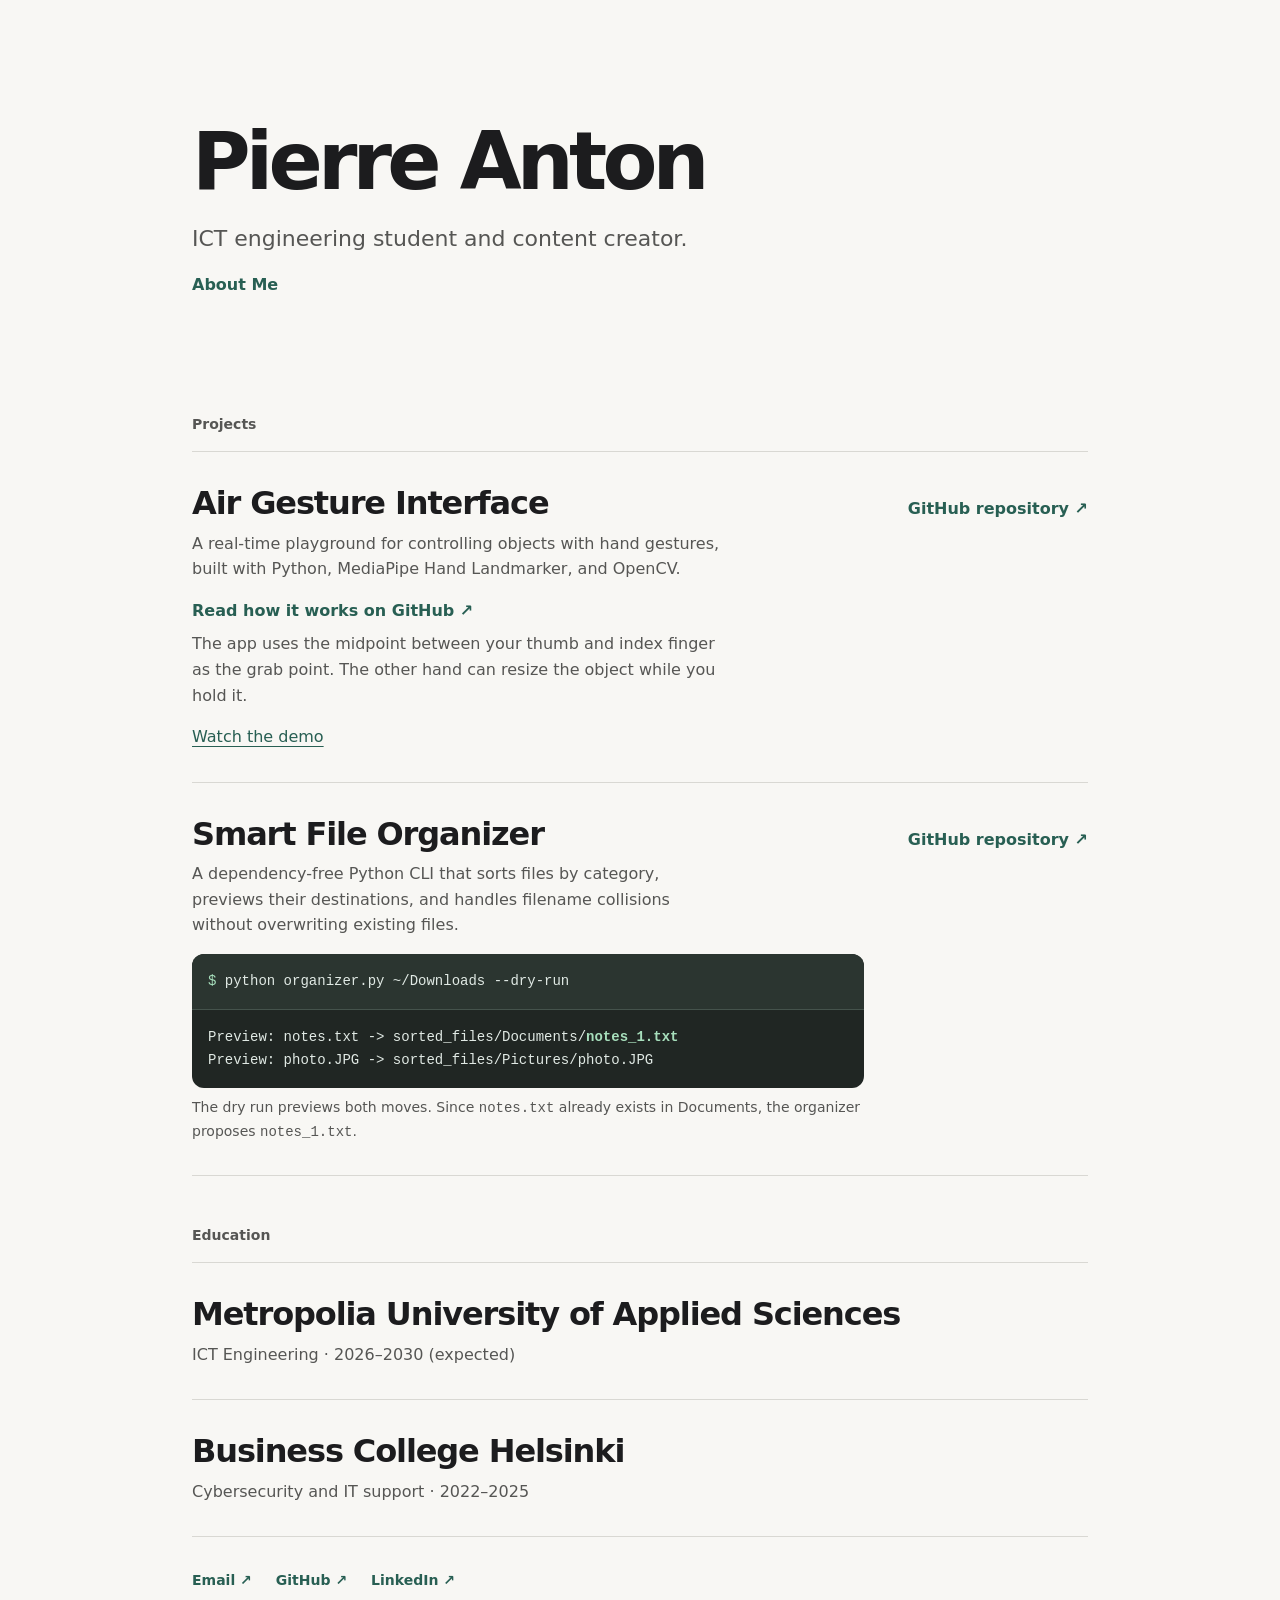
==== index.html @ ec780a48 "preload demo gif on page load" ====
<!doctype html>
<html lang="en">
<head>
  <meta charset="utf-8">
  <meta name="viewport" content="width=device-width, initial-scale=1">
  <title>Pierre Anton · Developer Portfolio</title>
  <meta name="description" content="Explore Pierre Anton’s software projects, including a webcam-based hand gesture interface and a Python file organizer with safe dry-run previews.">
  <link rel="canonical" href="https://pierreanton.com/">
  <meta property="og:type" content="website">
  <meta property="og:url" content="https://pierreanton.com/">
  <meta property="og:title" content="Pierre Anton · Developer Portfolio">
  <meta property="og:description" content="Explore Pierre Anton’s software projects, including a webcam-based hand gesture interface and a Python file organizer with safe dry-run previews.">
  <meta property="og:image" content="https://pierreanton.com/demo/social-preview.jpg">
  <meta property="og:image:alt" content="Air Gesture Interface tracking a hand and moving virtual objects">
  <link rel="stylesheet" href="style.css?v=5">
  <link rel="preload" as="image" href="demo/air-gesture-demo.gif?v=2">
</head>
<body class="page">
  <header class="intro">
    <h1>Pierre Anton</h1>
    <p>ICT engineering student and content creator.</p>
    <nav class="page-nav" aria-label="Portfolio">
      <a href="about-me/">About Me</a>
    </nav>
  </header>

  <main>
    <section aria-labelledby="projects">
      <h2 id="projects">Projects</h2>
      <article class="project">
        <div>
          <h3>Air Gesture Interface</h3>
          <p>A real-time playground for controlling objects with hand gestures, built with Python, MediaPipe Hand Landmarker, and OpenCV.</p>
        </div>
        <a href="https://github.com/antonsec/air-gesture-interface">GitHub repository <span aria-hidden="true">↗</span></a>
        <div class="project-example">
          <a href="https://github.com/antonsec/air-gesture-interface#readme">Read how it works on GitHub ↗</a>
          <p>The app uses the midpoint between your thumb and index finger as the grab point. The other hand can resize the object while you hold it.</p>
          <button class="demo-trigger" type="button" aria-haspopup="dialog">Watch the demo</button>
          <dialog class="demo-window" id="gesture-demo" aria-labelledby="demo-title">
            <form method="dialog" class="demo-titlebar">
              <button aria-label="Close demo"><span aria-hidden="true">×</span></button>
              <strong id="demo-title" tabindex="-1" autofocus>Air Gesture Interface</strong>
            </form>
            <p class="demo-status" role="status"></p>
            <div class="demo-frame">
              <img hidden data-src="demo/air-gesture-demo.gif?v=2" alt="Webcam demo of hand gestures moving and resizing virtual objects" width="800" height="500">
            </div>
          </dialog>
        </div>
      </article>
      <article class="project">
        <div>
          <h3>Smart File Organizer</h3>
          <p>A dependency-free Python CLI that sorts files by category, previews their destinations, and handles filename collisions without overwriting existing files.</p>
        </div>
        <a href="https://github.com/antonsec/smart-file-organizer">GitHub repository <span aria-hidden="true">↗</span></a>
        <div class="project-example">
          <figure class="terminal-preview">
            <div class="terminal-screen" tabindex="0" aria-label="Smart File Organizer dry-run preview">
              <div class="terminal-command"><code><span aria-hidden="true">$ </span>python organizer.py ~/Downloads --dry-run</code></div>
              <pre><code><span class="terminal-line">Preview: notes.txt -&gt; sorted_files/Documents/<strong>notes_1.txt</strong></span><span class="terminal-line">Preview: photo.JPG -&gt; sorted_files/Pictures/photo.JPG</span></code></pre>
            </div>
            <figcaption>The dry run previews both moves. Since <code>notes.txt</code> already exists in Documents, the organizer proposes <code>notes_1.txt</code>.</figcaption>
          </figure>
        </div>
      </article>
    </section>

    <section class="education" aria-labelledby="education">
      <h2 id="education">Education</h2>
      <ul>
        <li>
          <h3>Metropolia University of Applied Sciences</h3>
          <p>ICT Engineering · 2026–2030 (expected)</p>
        </li>
        <li>
          <h3>Business College Helsinki</h3>
          <p>Cybersecurity and IT support · 2022–2025</p>
        </li>
      </ul>
    </section>
  </main>

  <footer class="contact">
    <a href="mailto:pierre.antonhihi@gmail.com">Email <span aria-hidden="true">↗</span></a>
    <a href="https://github.com/antonsec">GitHub <span aria-hidden="true">↗</span></a>
    <a href="https://www.linkedin.com/in/pierre-el-hihi-40b312265/">LinkedIn <span aria-hidden="true">↗</span></a>
  </footer>
  <script src="demo-dialog.js?v=5" defer></script>
</body>
</html>
---- style.css ----
:root {
  color-scheme: light;
  --paper: #f8f7f4;
  --ink: #1c1c1e;
  --muted: #565654;
  --accent: #285f53;
  --rule: #d9d8d3;
  --space-1: 8px;
  --space-2: 16px;
  --space-3: 24px;
  --space-4: 32px;
  --space-6: 48px;
  --space-9: 72px;
  --space-15: 120px;
}

* {
  box-sizing: border-box;
}

body {
  margin: 0;
  background: var(--paper);
  color: var(--ink);
  font: 1rem/1.6 system-ui, -apple-system, BlinkMacSystemFont, "Segoe UI", sans-serif;
}

.page {
  width: min(56rem, calc(100% - 2 * clamp(24px, 5vw, 72px)));
  margin-inline: auto;
  padding-block: clamp(var(--space-9), 10vw, var(--space-15)) var(--space-6);
  overflow-wrap: anywhere;
}

h1, h2, h3, p {
  margin: 0;
}

h1, h3 {
  text-wrap: balance;
}

h1 {
  font-size: clamp(2.75rem, 7vw, 5rem);
  font-weight: 650;
  letter-spacing: -0.06em;
  line-height: 1.06;
}

p {
  max-width: 52ch;
  color: var(--muted);
}

.intro p {
  margin-top: var(--space-2);
  font-size: clamp(1.125rem, 2vw, 1.375rem);
}

main {
  margin-top: clamp(var(--space-9), 9vw, var(--space-15));
}

h2 {
  margin-bottom: var(--space-2);
  color: var(--muted);
  font-size: 0.875rem;
  font-weight: 650;
}

.project {
  display: grid;
  gap: var(--space-2);
  align-items: baseline;
  justify-items: start;
}

.project,
.education li {
  padding-block: var(--space-4);
  border-block: 1px solid var(--rule);
}

.project + .project,
.education li + li {
  border-block-start: 0;
}

h3 {
  font-size: clamp(1.5rem, 3vw, 2rem);
  line-height: 1.2;
  letter-spacing: -0.035em;
  font-weight: 650;
}

.project p,
.education li p {
  margin-top: var(--space-1);
}

.education {
  margin-top: var(--space-6);
}

.education ul {
  margin: 0;
  padding: 0;
  list-style: none;
}

.about-page {
  display: flex;
  flex-direction: column;
  min-height: 100vh;
  min-height: 100dvh;
}

.about-page .contact {
  margin-top: auto;
  padding-top: var(--space-4);
}

.about {
  display: grid;
  justify-items: start;
  gap: var(--space-3);
  margin-top: var(--space-6);
}

.page-nav {
  margin-top: var(--space-2);
}

a {
  color: var(--accent);
  font-weight: 550;
  text-underline-offset: 0.25em;
  text-decoration-color: transparent;
  transition: text-decoration-color 140ms ease;
}

a:hover, a:focus-visible {
  text-decoration-color: currentColor;
}

a:focus-visible {
  outline: 2px solid currentColor;
  outline-offset: 4px;
}

.contact {
  display: flex;
  flex-wrap: wrap;
  gap: var(--space-2) var(--space-3);
  margin-top: var(--space-4);
  font-size: 0.875rem;
}

@media (min-width: 42rem) {
  .project {
    grid-template-columns: minmax(0, 1fr) auto;
    column-gap: var(--space-4);
  }

  .project > :nth-child(n + 3) {
    grid-column: 1 / -1;
    max-width: 100%;
  }
}

@media (prefers-reduced-motion: reduce) {
  a {
    transition: none;
  }
}

@media (prefers-reduced-motion: no-preference) {
  @view-transition {
    navigation: auto;
  }

  ::view-transition-old(root) {
    animation: 140ms ease-in both page-exit;
  }

  ::view-transition-new(root) {
    animation: 220ms ease-out both page-enter;
  }

  @keyframes page-exit {
    to {
      opacity: 0;
      transform: translateY(-4px);
    }
  }

  @keyframes page-enter {
    from {
      opacity: 0;
      transform: translateY(8px);
    }
  }
}

.project-example {
  min-width: 0;
  width: 100%;
}

.demo-trigger {
  appearance: none;
  margin-top: var(--space-2);
  padding: 0;
  border: 0;
  background: transparent;
  color: var(--accent);
  font: inherit;
  text-decoration: underline;
  text-underline-offset: 0.25em;
  cursor: pointer;
}

.demo-window {
  width: min(52rem, calc(100% - 32px));
  padding: 0;
  border: 1px solid var(--rule);
  border-radius: 16px;
  background: var(--paper);
  color: var(--ink);
}

.demo-window::backdrop {
  background: #131b18a6;
}

@media (prefers-reduced-motion: no-preference) {
  .demo-window::backdrop {
    transition: opacity 150ms ease-in;
  }

  .demo-window.is-closing::backdrop {
    opacity: 0;
  }
}

.demo-titlebar {
  display: grid;
  grid-template-columns: 44px 1fr 44px;
  align-items: center;
  padding-inline: var(--space-1);
  text-align: center;
}

.demo-titlebar button {
  display: grid;
  place-items: center;
  width: 44px;
  height: 44px;
  padding: 0;
  border: 0;
  border-radius: 50%;
  background: transparent;
  cursor: pointer;
}

.demo-titlebar button span {
  display: grid;
  place-items: center;
  width: 14px;
  height: 14px;
  border: 1px solid #df4d47;
  border-radius: 50%;
  background: #ff6059;
  color: transparent;
  font: 700 11px/1 system-ui, sans-serif;
}

.demo-titlebar button:is(:hover, :focus-visible) span {
  color: #561813;
}

@media (prefers-reduced-motion: no-preference) {
  .demo-titlebar button span {
    transition: color 140ms ease-out;
  }
}

.demo-titlebar button:focus-visible {
  outline-offset: -4px;
}

.demo-titlebar strong:focus {
  outline: none;
}

.demo-window img {
  display: block;
  width: 100%;
  height: auto;
}

.terminal-preview {
  max-width: 42rem;
  margin: 0;
}

.terminal-screen {
  overflow: hidden;
  border-radius: 12px;
  background: #202623;
  color: #e0e9e4;
  font: 0.875rem/1.65 ui-monospace, monospace;
}

.terminal-command,
.terminal-screen pre {
  margin: 0;
  padding: var(--space-2);
  white-space: pre-wrap;
  overflow-wrap: anywhere;
}

.terminal-command {
  border-bottom: 1px solid #45534c;
  background: #2b3530;
}

.terminal-command span,
.terminal-screen strong {
  color: #a7dfbc;
}

.terminal-screen code,
.terminal-screen pre {
  font: inherit;
}

.terminal-line {
  display: block;
}

.terminal-preview figcaption {
  margin-top: var(--space-1);
  color: var(--muted);
  font-size: 0.875rem;
}

.project-example :focus-visible {
  outline: 2px solid var(--accent);
  outline-offset: 4px;
}

.terminal-screen:is(:hover, :focus-visible) {
  box-shadow: 0 8px 18px #2026234d, 0 3px 6px #20262333;
}

@media (prefers-reduced-motion: no-preference) {
  .terminal-screen {
    transition: transform 220ms ease-out, box-shadow 220ms ease-out;
  }

  .terminal-screen:is(:hover, :focus-visible) {
    transform: translateY(-3px) scale(1.01);
  }

  .terminal-screen:is(:hover, :focus-visible, .is-playing) .terminal-command code {
    display: block;
    animation: terminal-command-reveal 500ms steps(24, end) both;
  }

  .terminal-screen:is(:hover, :focus-visible, .is-playing) strong {
    animation: terminal-match 600ms ease-out 500ms both;
  }

  @keyframes terminal-command-reveal {
    from { clip-path: inset(0 100% 0 0); }
    to { clip-path: inset(0); }
  }

  @keyframes terminal-match {
    25% { background-color: #a7dfbc; color: #202623; }
  }
}

.demo-window img[hidden],
.demo-status:empty {
  display: none;
}

.demo-status {
  padding: var(--space-2);
}

.demo-frame {
  overflow: hidden;
}

.demo-frame img {
  width: 104%;
  max-width: none;
  margin-inline-start: -4%;
}
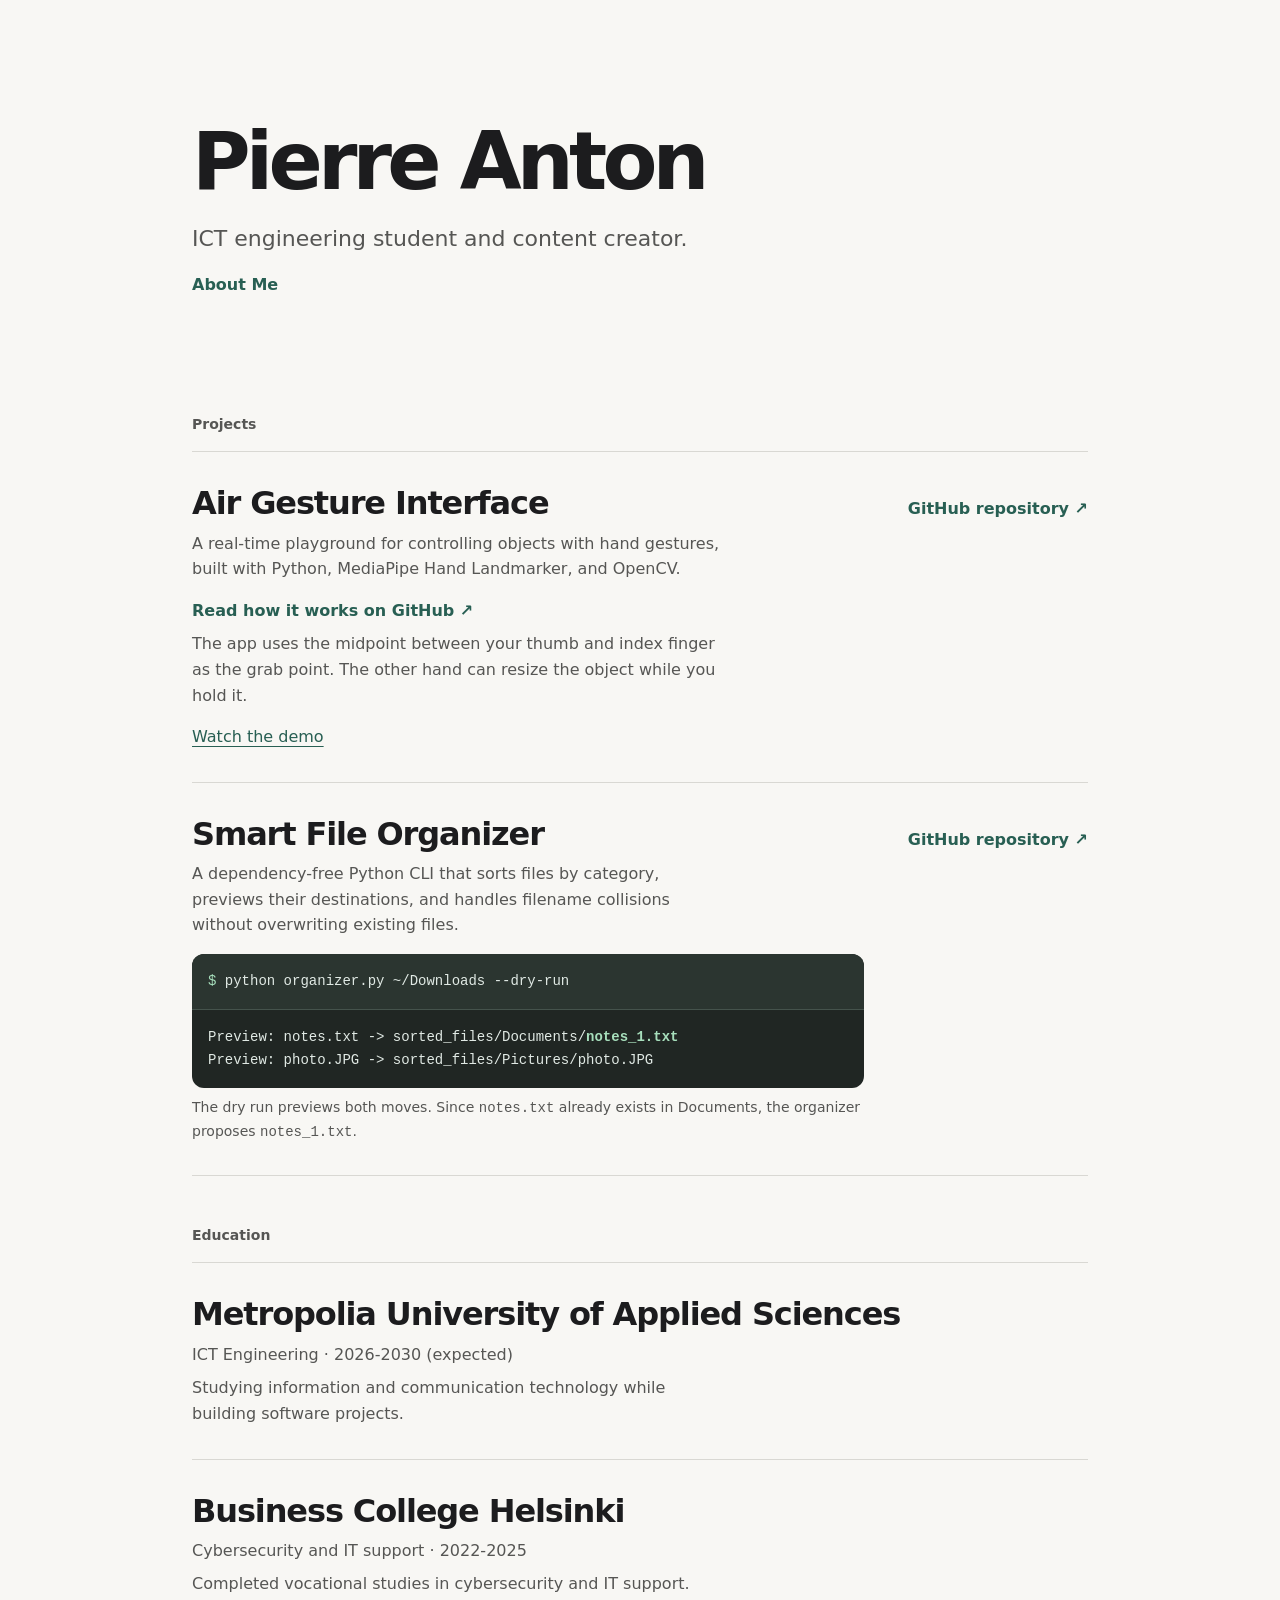
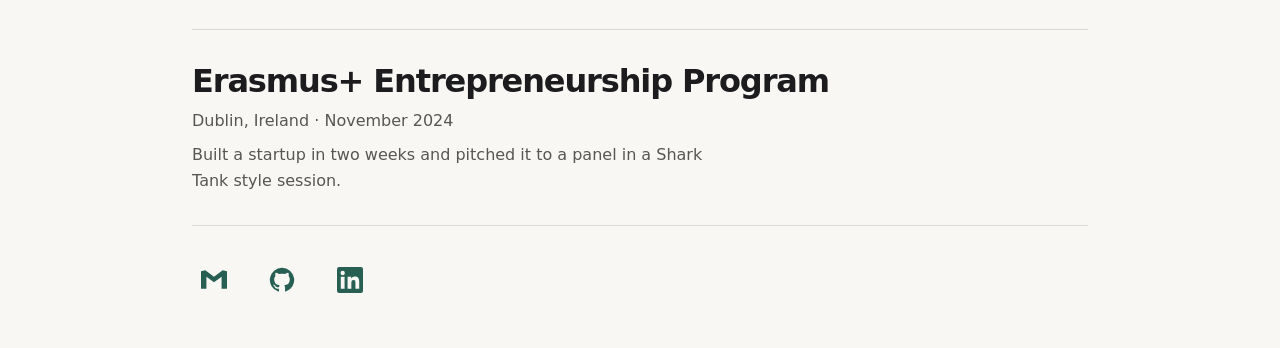
==== commit 6a25a248: "add education and experience details and update footer icons" ====
--- a/index.html
+++ b/index.html
@@ -4,15 +4,15 @@
   <meta charset="utf-8">
   <meta name="viewport" content="width=device-width, initial-scale=1">
   <title>Pierre Anton · Developer Portfolio</title>
-  <meta name="description" content="Explore Pierre Anton’s software projects, including a webcam-based hand gesture interface and a Python file organizer with safe dry-run previews.">
+  <meta name="description" content="Explore Pierre Anton's software projects, including a webcam-based hand gesture interface and a Python file organizer with safe dry-run previews.">
   <link rel="canonical" href="https://pierreanton.com/">
   <meta property="og:type" content="website">
   <meta property="og:url" content="https://pierreanton.com/">
   <meta property="og:title" content="Pierre Anton · Developer Portfolio">
-  <meta property="og:description" content="Explore Pierre Anton’s software projects, including a webcam-based hand gesture interface and a Python file organizer with safe dry-run previews.">
+  <meta property="og:description" content="Explore Pierre Anton's software projects, including a webcam-based hand gesture interface and a Python file organizer with safe dry-run previews.">
   <meta property="og:image" content="https://pierreanton.com/demo/social-preview.jpg">
   <meta property="og:image:alt" content="Air Gesture Interface tracking a hand and moving virtual objects">
-  <link rel="stylesheet" href="style.css?v=5">
+  <link rel="stylesheet" href="style.css?v=8">
   <link rel="preload" as="image" href="demo/air-gesture-demo.gif?v=2">
 </head>
 <body class="page">
@@ -72,20 +72,27 @@
       <ul>
         <li>
           <h3>Metropolia University of Applied Sciences</h3>
-          <p>ICT Engineering · 2026–2030 (expected)</p>
+          <p>ICT Engineering · 2026-2030 (expected)</p>
+          <p>Studying information and communication technology while building software projects.</p>
         </li>
         <li>
           <h3>Business College Helsinki</h3>
-          <p>Cybersecurity and IT support · 2022–2025</p>
+          <p>Cybersecurity and IT support · 2022-2025</p>
+          <p>Completed vocational studies in cybersecurity and IT support.</p>
+        </li>
+        <li>
+          <h3>Erasmus+ Entrepreneurship Program</h3>
+          <p>Dublin, Ireland · November 2024</p>
+          <p>Built a startup in two weeks and pitched it to a panel in a Shark Tank style session.</p>
         </li>
       </ul>
     </section>
   </main>
 
   <footer class="contact">
-    <a href="mailto:pierre.antonhihi@gmail.com">Email <span aria-hidden="true">↗</span></a>
-    <a href="https://github.com/antonsec">GitHub <span aria-hidden="true">↗</span></a>
-    <a href="https://www.linkedin.com/in/pierre-el-hihi-40b312265/">LinkedIn <span aria-hidden="true">↗</span></a>
+    <a href="mailto:pierre.antonhihi@gmail.com" aria-label="Gmail" title="Gmail"><svg viewBox="0 0 24 24" aria-hidden="true" fill="currentColor"><path d="M0 4v16h5V9l7 5 7-5v11h5V4l-4-1-8 6-8-6z"/></svg></a>
+    <a href="https://github.com/antonsec" aria-label="GitHub" title="GitHub"><svg viewBox="0 0 24 24" aria-hidden="true" fill="currentColor"><path d="M12 .75a11.25 11.25 0 0 0-3.56 21.92c.56.1.77-.24.77-.54v-2.1c-3.13.68-3.79-1.33-3.79-1.33-.51-1.3-1.25-1.64-1.25-1.64-1.02-.7.08-.69.08-.69 1.13.08 1.72 1.16 1.72 1.16 1 1.71 2.62 1.22 3.26.93.1-.72.39-1.22.71-1.5-2.5-.28-5.13-1.25-5.13-5.56 0-1.23.44-2.24 1.16-3.03-.12-.28-.5-1.43.11-2.98 0 0 .95-.3 3.1 1.16a10.8 10.8 0 0 1 5.64 0c2.15-1.46 3.1-1.16 3.1-1.16.61 1.55.23 2.7.12 2.98.72.79 1.15 1.8 1.15 3.03 0 4.32-2.63 5.27-5.14 5.55.4.35.76 1.04.76 2.09v3.09c0 .3.2.65.77.54A11.25 11.25 0 0 0 12 .75Z"/></svg></a>
+    <a href="https://www.linkedin.com/in/pierre-el-hihi-40b312265/" aria-label="LinkedIn" title="LinkedIn"><svg viewBox="0 0 24 24" aria-hidden="true" fill="currentColor"><path d="M22 0H2a2 2 0 0 0-2 2v20a2 2 0 0 0 2 2h20a2 2 0 0 0 2-2V2a2 2 0 0 0-2-2ZM7 20H3.5V9H7ZM5.25 7.5a2 2 0 1 1 0-4 2 2 0 0 1 0 4ZM20.5 20H17v-5.5c0-1.3-.1-2.5-1.75-2.5s-2 1.3-2 2.5V20H9.75V9h3.35v1.5h.05A3.7 3.7 0 0 1 16.5 8.7c3.6 0 4 2.35 4 5.4Z"/></svg></a>
   </footer>
   <script src="demo-dialog.js?v=5" defer></script>
 </body>
--- a/style.css
+++ b/style.css
@@ -127,6 +127,28 @@
   margin-top: var(--space-6);
 }
 
+.experience {
+  width: min(100%, 36rem);
+}
+
+.experience-role {
+  display: flex;
+  flex-wrap: wrap;
+  justify-content: space-between;
+  gap: 4px var(--space-2);
+  border-top: 1px solid var(--rule);
+  padding-top: var(--space-2);
+}
+
+.experience-role span {
+  color: var(--muted);
+  font-size: 0.875rem;
+}
+
+.experience p {
+  margin-top: var(--space-1);
+}
+
 .page-nav {
   margin-top: var(--space-2);
 }
@@ -400,3 +422,34 @@
   max-width: none;
   margin-inline-start: -4%;
 }
+
+.contact a {
+  display: grid;
+  place-items: center;
+  min-width: 44px;
+  min-height: 44px;
+  border-radius: 8px;
+}
+
+.contact a:hover {
+  background: color-mix(in srgb, var(--accent) 10%, transparent);
+}
+
+.contact svg {
+  width: 26px;
+  height: 26px;
+}
+
+.contact a:is(:hover, :focus-visible) svg {
+  filter: drop-shadow(0 3px 4px #20262340);
+}
+
+@media (prefers-reduced-motion: no-preference) {
+  .contact svg {
+    transition: transform 220ms ease-out, filter 220ms ease-out;
+  }
+
+  .contact a:is(:hover, :focus-visible) svg {
+    transform: scale(1.16);
+  }
+}
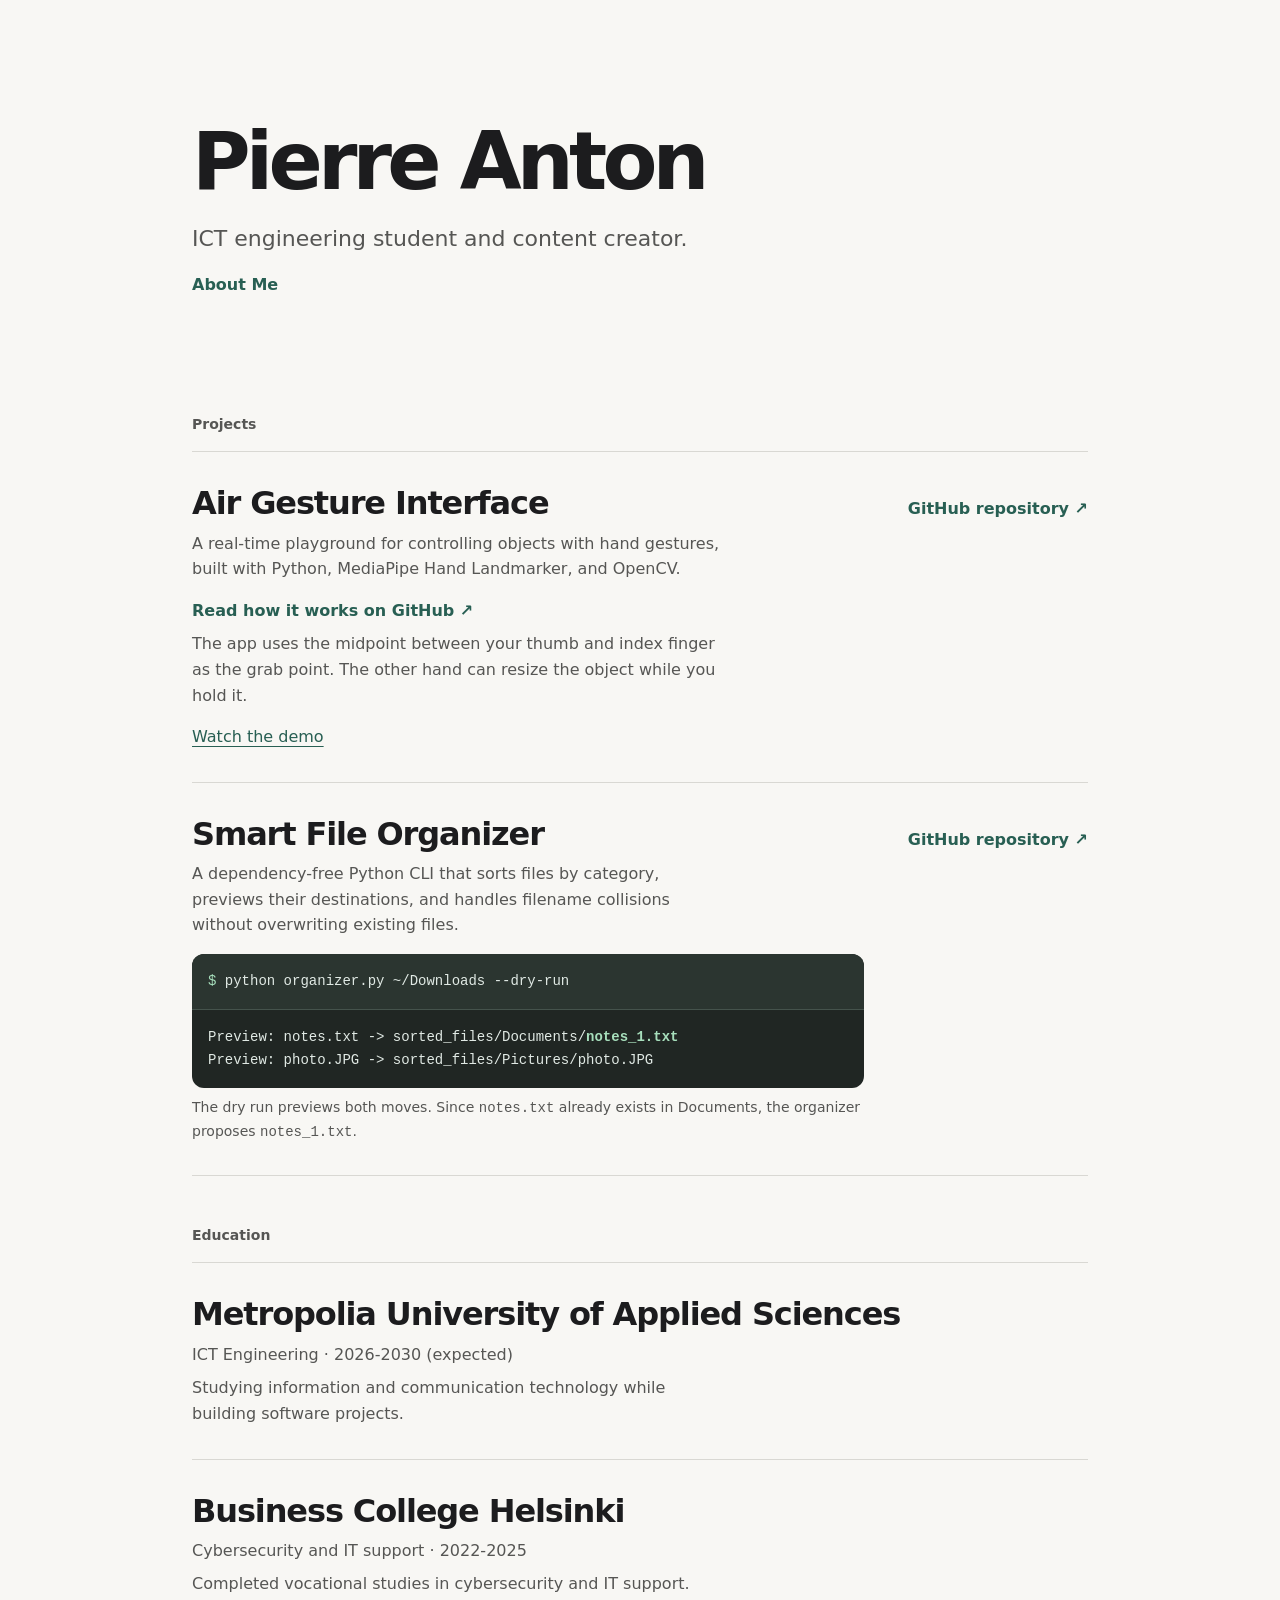
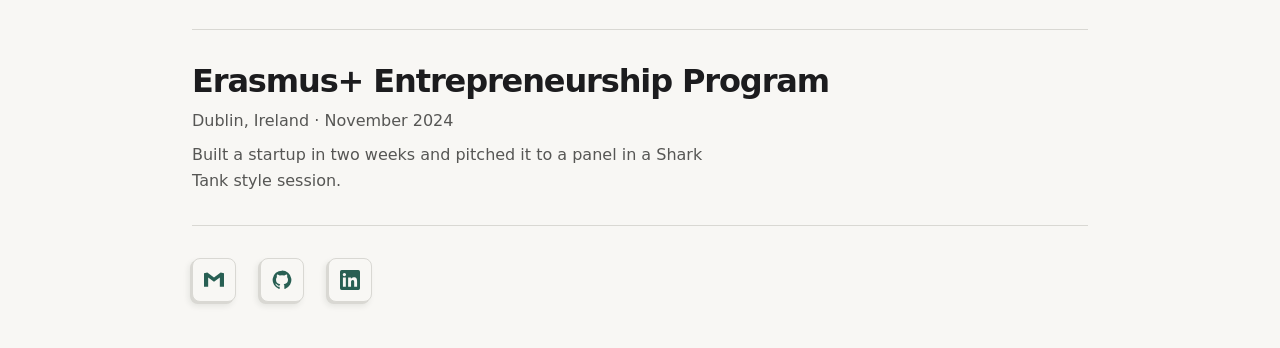
==== commit 77fcc7f7: "add subtle depth to footer icons" ====
--- a/index.html
+++ b/index.html
@@ -12,7 +12,7 @@
   <meta property="og:description" content="Explore Pierre Anton's software projects, including a webcam-based hand gesture interface and a Python file organizer with safe dry-run previews.">
   <meta property="og:image" content="https://pierreanton.com/demo/social-preview.jpg">
   <meta property="og:image:alt" content="Air Gesture Interface tracking a hand and moving virtual objects">
-  <link rel="stylesheet" href="style.css?v=8">
+  <link rel="stylesheet" href="style.css?v=9">
   <link rel="preload" as="image" href="demo/air-gesture-demo.gif?v=2">
 </head>
 <body class="page">
--- a/style.css
+++ b/style.css
@@ -426,30 +426,32 @@
 .contact a {
   display: grid;
   place-items: center;
-  min-width: 44px;
-  min-height: 44px;
+  width: 44px;
+  height: 44px;
+  border: 1px solid var(--rule);
   border-radius: 8px;
-}
-
-.contact a:hover {
-  background: color-mix(in srgb, var(--accent) 10%, transparent);
+  background: var(--paper);
+  box-shadow: -2px 2px 0 var(--rule), -3px 4px 6px #20262318;
+}
+
+.contact a:is(:hover, :focus-visible) {
+  background: var(--accent);
+  color: white;
+  box-shadow: -3px 3px 0 #204d43, -5px 8px 12px #20262330;
 }
 
 .contact svg {
-  width: 26px;
-  height: 26px;
-}
-
-.contact a:is(:hover, :focus-visible) svg {
-  filter: drop-shadow(0 3px 4px #20262340);
+  width: 20px;
+  height: 20px;
 }
 
 @media (prefers-reduced-motion: no-preference) {
-  .contact svg {
-    transition: transform 220ms ease-out, filter 220ms ease-out;
-  }
-
-  .contact a:is(:hover, :focus-visible) svg {
-    transform: scale(1.16);
-  }
-}
+  .contact a {
+    transition: transform 200ms ease-out, box-shadow 200ms ease-out,
+      background-color 200ms ease-out, color 200ms ease-out;
+  }
+
+  .contact a:is(:hover, :focus-visible) {
+    transform: translate(2px, -3px) rotate(-5deg) skewX(4deg);
+  }
+}
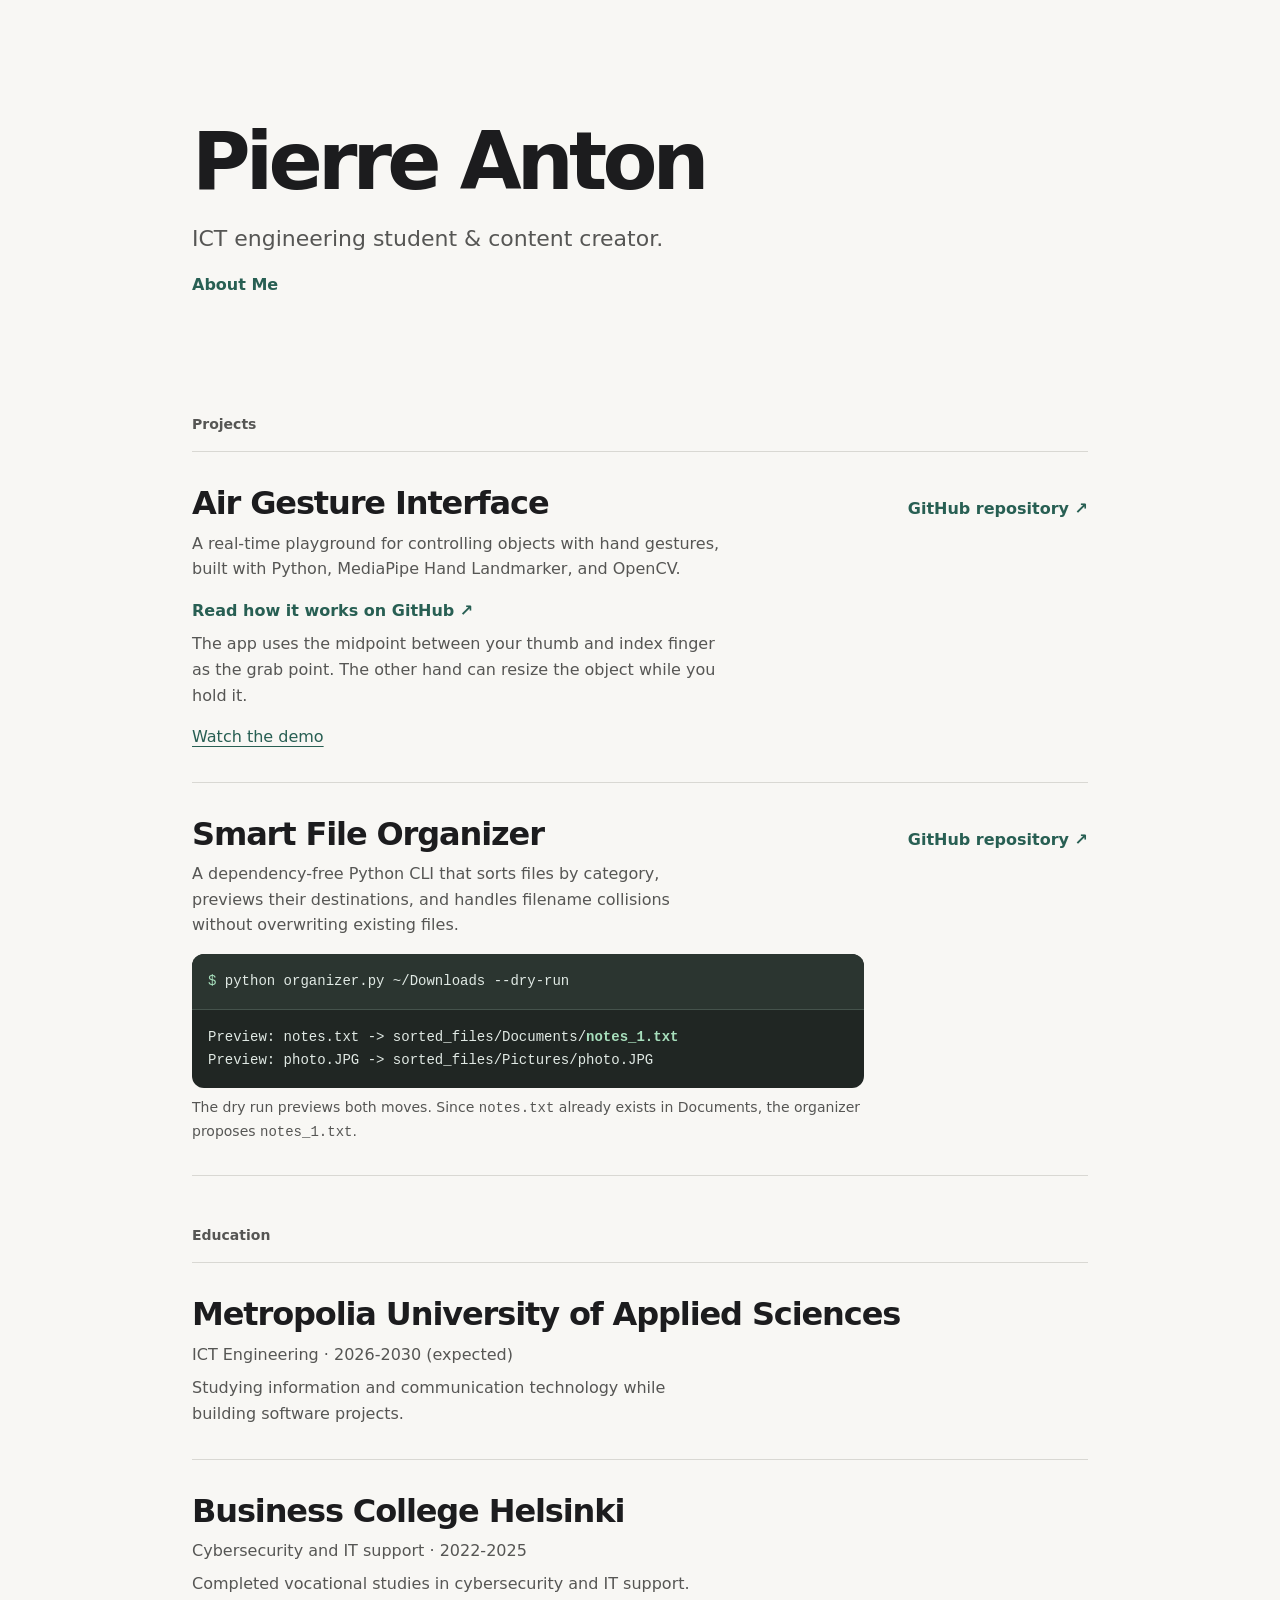
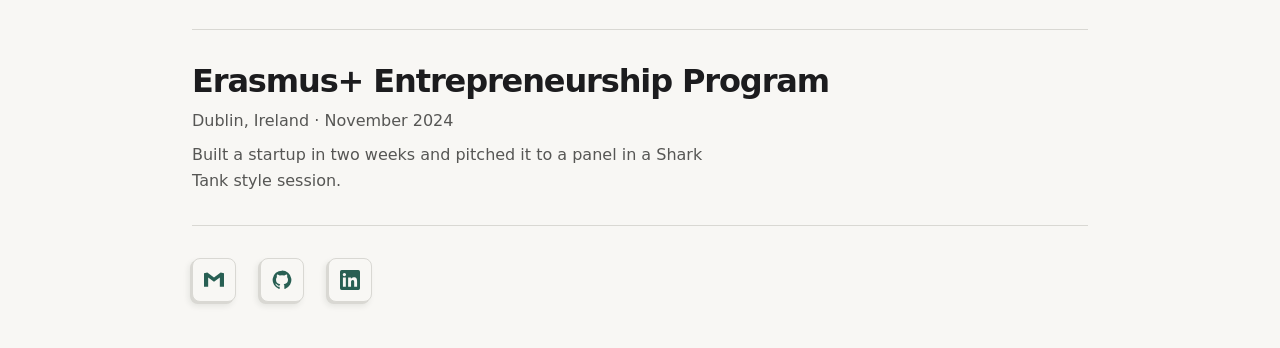
==== commit 4b47b689: "changed and to & cuz i want to" ====
--- a/index.html
+++ b/index.html
@@ -12,13 +12,13 @@
   <meta property="og:description" content="Explore Pierre Anton's software projects, including a webcam-based hand gesture interface and a Python file organizer with safe dry-run previews.">
   <meta property="og:image" content="https://pierreanton.com/demo/social-preview.jpg">
   <meta property="og:image:alt" content="Air Gesture Interface tracking a hand and moving virtual objects">
-  <link rel="stylesheet" href="style.css?v=9">
+  <link rel="stylesheet" href="style.css?v=7">
   <link rel="preload" as="image" href="demo/air-gesture-demo.gif?v=2">
 </head>
 <body class="page">
   <header class="intro">
     <h1>Pierre Anton</h1>
-    <p>ICT engineering student and content creator.</p>
+    <p>ICT engineering student & content creator.</p>
     <nav class="page-nav" aria-label="Portfolio">
       <a href="about-me/">About Me</a>
     </nav>
